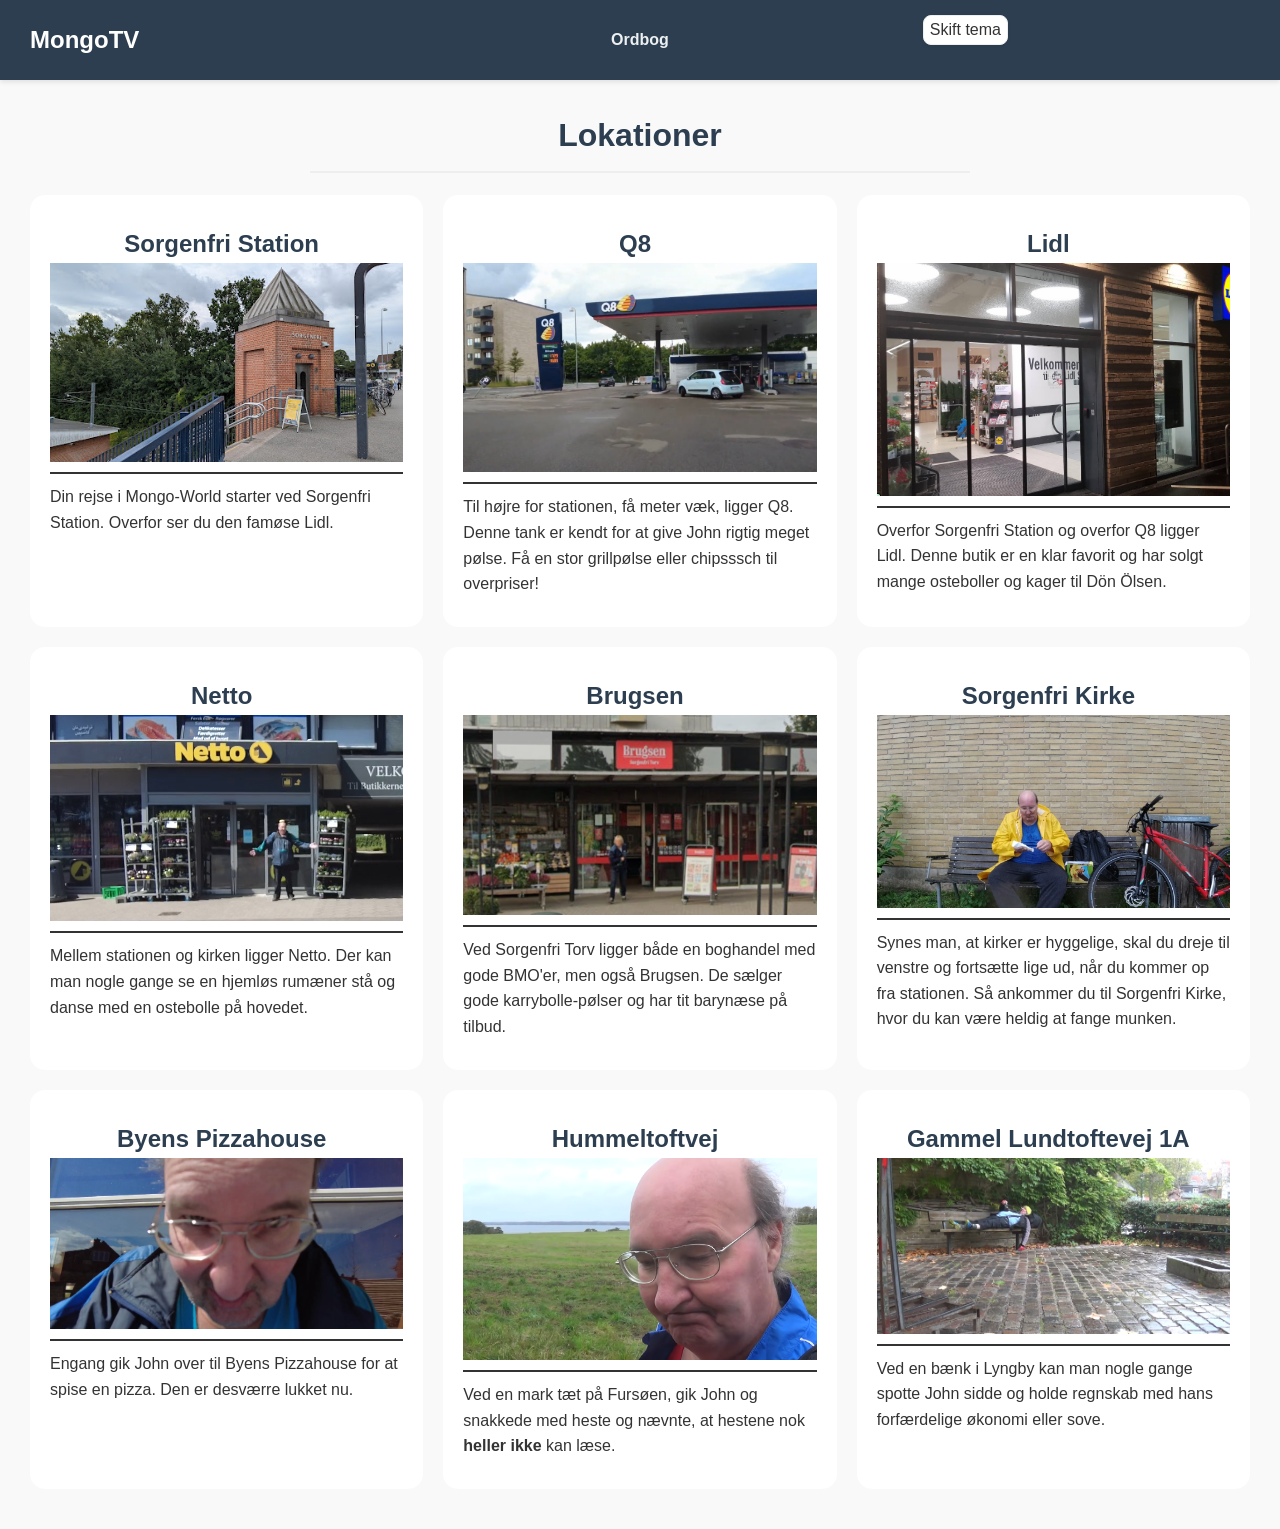
==== locations.html @ 83f66cd4 "Update locations page and add a location" ====
<!DOCTYPE html>
<html lang="da">
<head>
    <meta charset="UTF-8">
    <meta name="viewport" content="width=device-width, initial-scale=1.0">
    <title>MongoTV - Lokationer</title>
    <link rel="stylesheet" href="style.css">
    <link rel="icon" type="image/x-icon" href="favicon.ico">
    <meta name="description" content="Den officiele MongoTV-ordbog.">
    <meta name="google-site-verification" content="774HfDz38bjYn3ah6h6kz5AwDGAhUz_0xxN7psTXIm8"/>
</head>
<body>
    <nav class="navbar">
        <div class="nav-logo">
            <a href="#">MongoTV</a>
        </div>
        <ul class="nav-links">
            <li><a href="/">Ordbog</a></li>
        </ul>

        <div class="toggle-container">
            <button id="theme-toggle">Skift tema</button>
        </div>
    </nav>

    <h1>Lokationer</h1>
    
    <div id="location-container"></div>

    <script src="src/main.js"></script>

    <script>
        const container = document.getElementById('location-container');

        fetch('locations/config.json')
            .then(response => {
                if (!response.ok) {
                    throw new Error('Kunne ikke hente JSON-filen: ' + response.statusText);
                }
                return response.json();
            })
            .then(data => {
                displayEntries(data);
            })
            .catch(error => {
                console.error('Fejl:', error);
                container.innerHTML = `<p style="color:red;">Der skete en fejl under indlæsning af lokationer.</p>`;
            });

        function displayEntries(entries) {
            container.innerHTML = '';

            if (entries.length === 0) {
                container.innerHTML = '<p>Ingen resultater fundet.</p>';
                return;
            }

            entries.forEach(entry => {
                const entryDiv = document.createElement('div');
                entryDiv.className = 'locations-entry';
                entryDiv.style.alignItems = 'center';
                entryDiv.style.display = 'flex';
                entryDiv.style.flexDirection = 'column';
                entryDiv.innerHTML = `
                    <div class="word-header" style="display: flex; align-items: center; gap: 10px;">
                        <h2 class="word" style="margin: 0;">${entry.name}</h2>
                        <span class="audio-btn-container"></span>
                    </div>
                    <img src="locations/images/${entry.image}.png" style="max-width: 100%; max-height: 250px; object-fit: contain;">
                    <hr style="width: 100%; border: none; border-top: 2px solid #333; margin: 10px 0;">
                    <div>${entry.description}</div>
                `;

                container.appendChild(entryDiv);
            });
        }
    </script>
</body>
---- style.css ----
:root {
    --bg-color: #f9f9f9;
    --bg-image: url('background.png'); 
    --text-color: #333;
    --heading-color: #2c3e50;
    --border-color: #eee;
    --card-bg: #fff;
    --card-shadow: rgba(0, 0, 0, 0.05);
    --variant-color: #7f8c8d;
    --example-border: #3498db;
    --example-text: #555;
}

html.dark-mode {
    --bg-color: #121212;
    --bg-image: url('background.png');
    --text-color: #e0e0e0;
    --heading-color: #ecf0f1;
    --border-color: #333;
    --card-bg: #1e1e1e;
    --card-shadow: rgba(0, 0, 0, 0.5);
    --variant-color: #95a5a6;
    --example-border: #2980b9;
    --example-text: #bbb;
}

body {
    transition: background-color 0.3s, color 0.3s;
    background-color: var(--bg-color);
    background-image: var(--bg-image);
    background-repeat: no-repeat;
    background-attachment: fixed;
    background-position: center center;
    background-size: cover;

    font-family: -apple-system, BlinkMacSystemFont, "Segoe UI", Roboto, Arial, sans-serif;
    line-height: 1.6;
    color: var(--text-color);

    margin: 0 !important;
    padding: 0 0 40px 0 !important; 
    width: 100%;
}

body > *:not(.navbar) {
    max-width: 660px;
    margin-left: auto;
    margin-right: auto;
}

h1 {
    text-align: center;
    color: var(--heading-color);
    border-bottom: 2px solid var(--border-color);
    padding-bottom: 10px;
    transition: color 0.3s, border-color 0.3s;
    margin-top: 30px;
}

.dictionary-entry {
    background: var(--card-bg);
    padding: 20px;
    margin-bottom: 20px;
    border-radius: 8px;
    box-shadow: 0 2px 4px var(--card-shadow);
    transition: background 0.3s, box-shadow 0.3s;
}

#location-container {
    display: flex;
    flex-wrap: wrap;
    gap: 20px;
    max-width: 100% !important;
    padding: 0 30px;
    box-sizing: border-box;
}

.locations-entry {
    background: var(--card-bg);
    padding: 30px 20px;
    flex: 1 1 calc(25% - 15px);
    min-width: 220px;
    border-radius: 15px;
    transition: background 0.3s, box-shadow 0.3s;
}

.word {
    font-size: 1.5rem;
    font-weight: bold;
    color: var(--heading-color);
    margin: 0 0 5px 0;
    transition: color 0.3s;
}

.variants {
    font-style: italic;
    color: var(--variant-color);
    font-size: 0.9rem;
    margin-bottom: 10px;
    transition: color 0.3s;
}

.definition {
    margin: 10px 0;
    font-size: 1.05rem;
}

.example {
    margin-top: 10px;
    padding-left: 15px;
    border-left: 3px solid var(--example-border);
    color: var(--example-text);
    font-style: italic;
    transition: border-color 0.3s, color 0.3s;
}

.toggle-container {
    display: flex;
    justify-content: center;
    margin-bottom: 20px;
}

.search-container {
    display: flex;
    justify-content: center;
    margin-bottom: 25px;
}

#search-input {
    width: 100%;
    padding: 12px 16px;
    font-size: 1rem;
    font-family: inherit;
    
    background-color: var(--card-bg);
    color: var(--text-color);
    border: 1px solid var(--border-color);
    
    border-radius: 8px;
    box-shadow: 0 2px 4px var(--card-shadow);
    outline: none;
    transition: background-color 0.3s, color 0.3s, border-color 0.3s, box-shadow 0.3s;
}

#theme-toggle {
    width: 15%;
    padding: 5px 2px;
    font-size: 1rem;
    font-family: inherit;
    
    background-color: var(--card-bg);
    color: var(--text-color);
    border: 1px solid var(--border-color);

    cursor: pointer;
    border-radius: 8px;
    box-shadow: 0 2px 4px var(--card-shadow);
    transition: background-color 0.3s, color 0.3s, border-color 0.3s, box-shadow 0.3s;
}

#search-input::placeholder {
    color: var(--variant-color);
    opacity: 0.8;
}

.navbar {
    box-sizing: border-border-box;
    width: 100%;
    box-sizing: border-box;
    display: grid;
    grid-template-columns: 1fr auto 1fr;
    font-weight: 600;
    align-items: center;
    background-color: #2c3e50;
    color: white;
    padding: 15px 30px;
    box-shadow: 0 2px 5px rgba(0,0,0,0.1);
}

.nav-logo a {
    color: white;
    font-size: 1.5rem;
    font-weight: bold;
    text-decoration: none;
}

.nav-links {
    grid-column: 2;
    list-style: none;
    display: flex;
    margin: 0;
    padding: 0;
    gap: 20px;
}

.nav-links li a {
    color: #ecf0f1;
    text-decoration: none;
    font-size: 1rem;
    padding: 8px 12px;
    border-radius: 4px;
    transition: background-color 0.3s ease;
}

.nav-links li a:hover, 
.nav-links li a.active {
    background-color: #34495e;
    color: #fff;
}
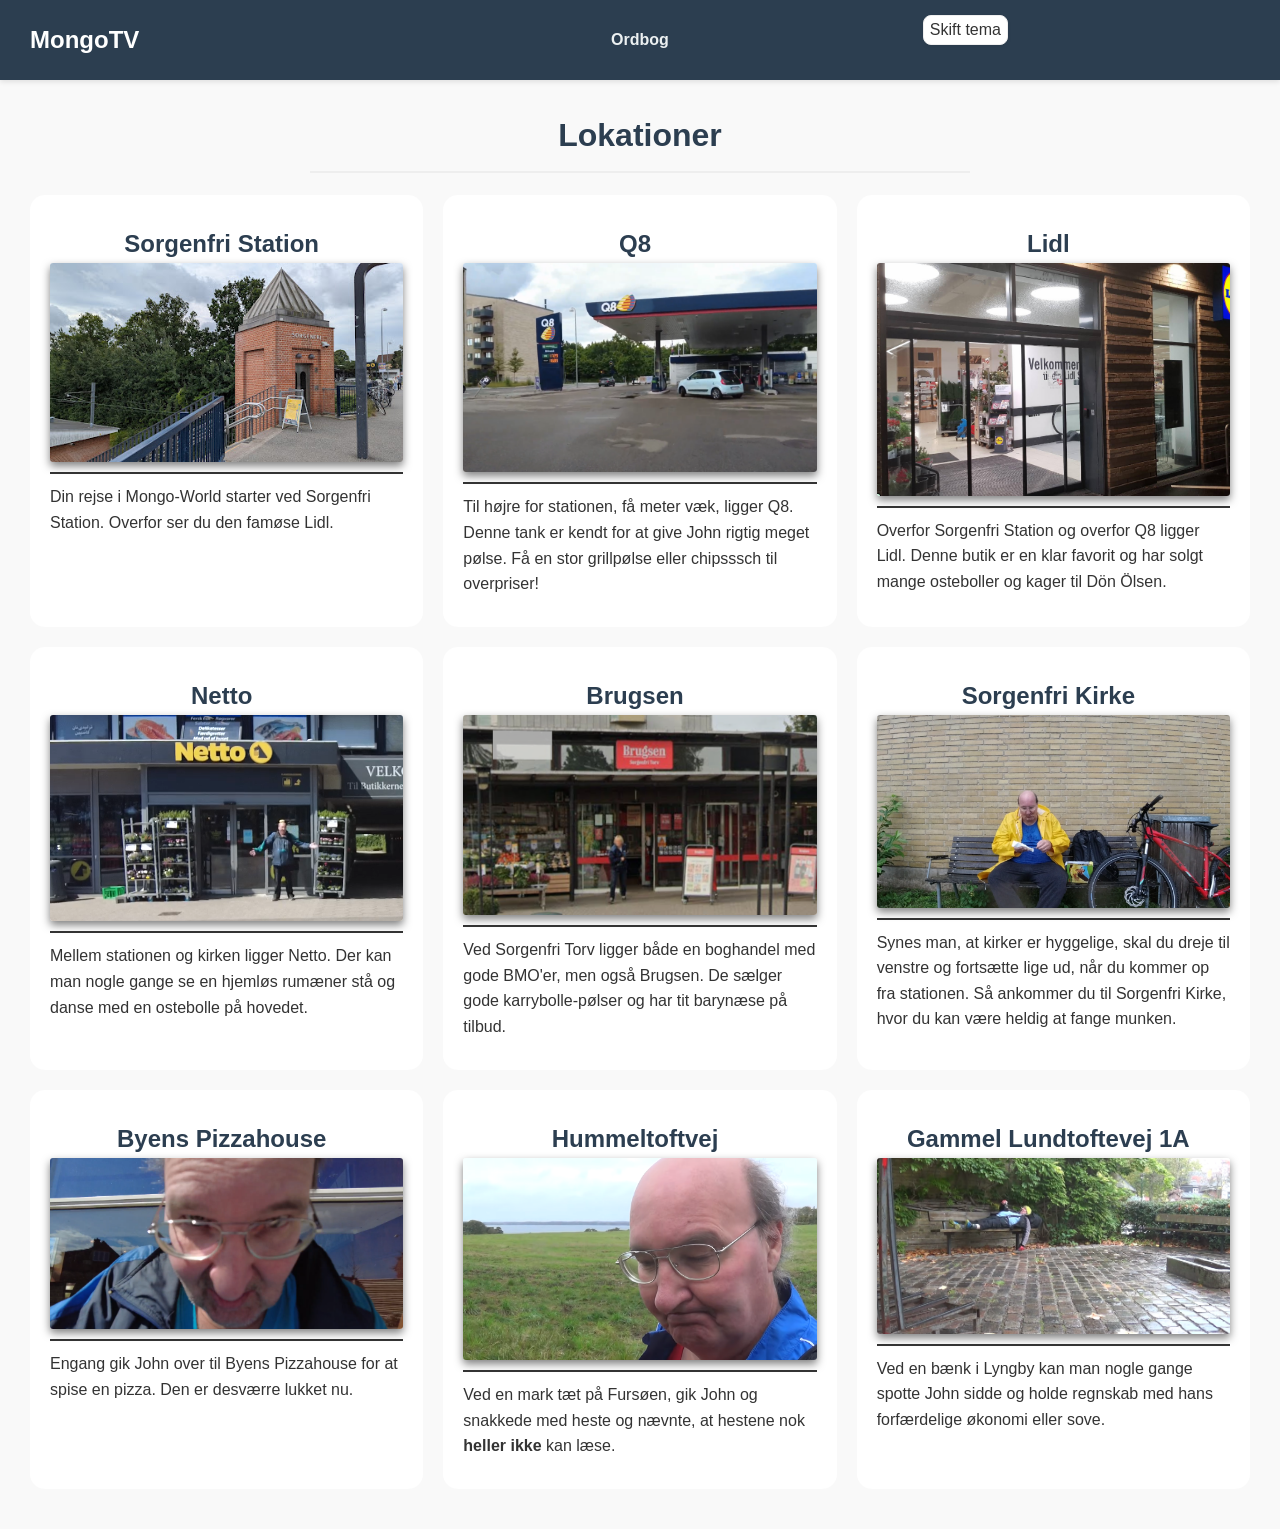
==== commit 87b32951: "Add shadow and rounded corners to location cards" ====
--- a/locations.html
+++ b/locations.html
@@ -15,7 +15,7 @@
             <a href="#">MongoTV</a>
         </div>
         <ul class="nav-links">
-            <li><a href="/">Ordbog</a></li>
+            <li><a href="/MongoTV">Ordbog</a></li>
         </ul>
 
         <div class="toggle-container">
@@ -66,7 +66,7 @@
                         <h2 class="word" style="margin: 0;">${entry.name}</h2>
                         <span class="audio-btn-container"></span>
                     </div>
-                    <img src="locations/images/${entry.image}.png" style="max-width: 100%; max-height: 250px; object-fit: contain;">
+                    <img src="locations/images/${entry.image}.png" style="max-width: 100%; max-height: 250px; object-fit: contain; border-radius: 3px; box-shadow: 0 4px 8px rgba(0, 0, 0, 0.5);" alt="${entry.name}">
                     <hr style="width: 100%; border: none; border-top: 2px solid #333; margin: 10px 0;">
                     <div>${entry.description}</div>
                 `;
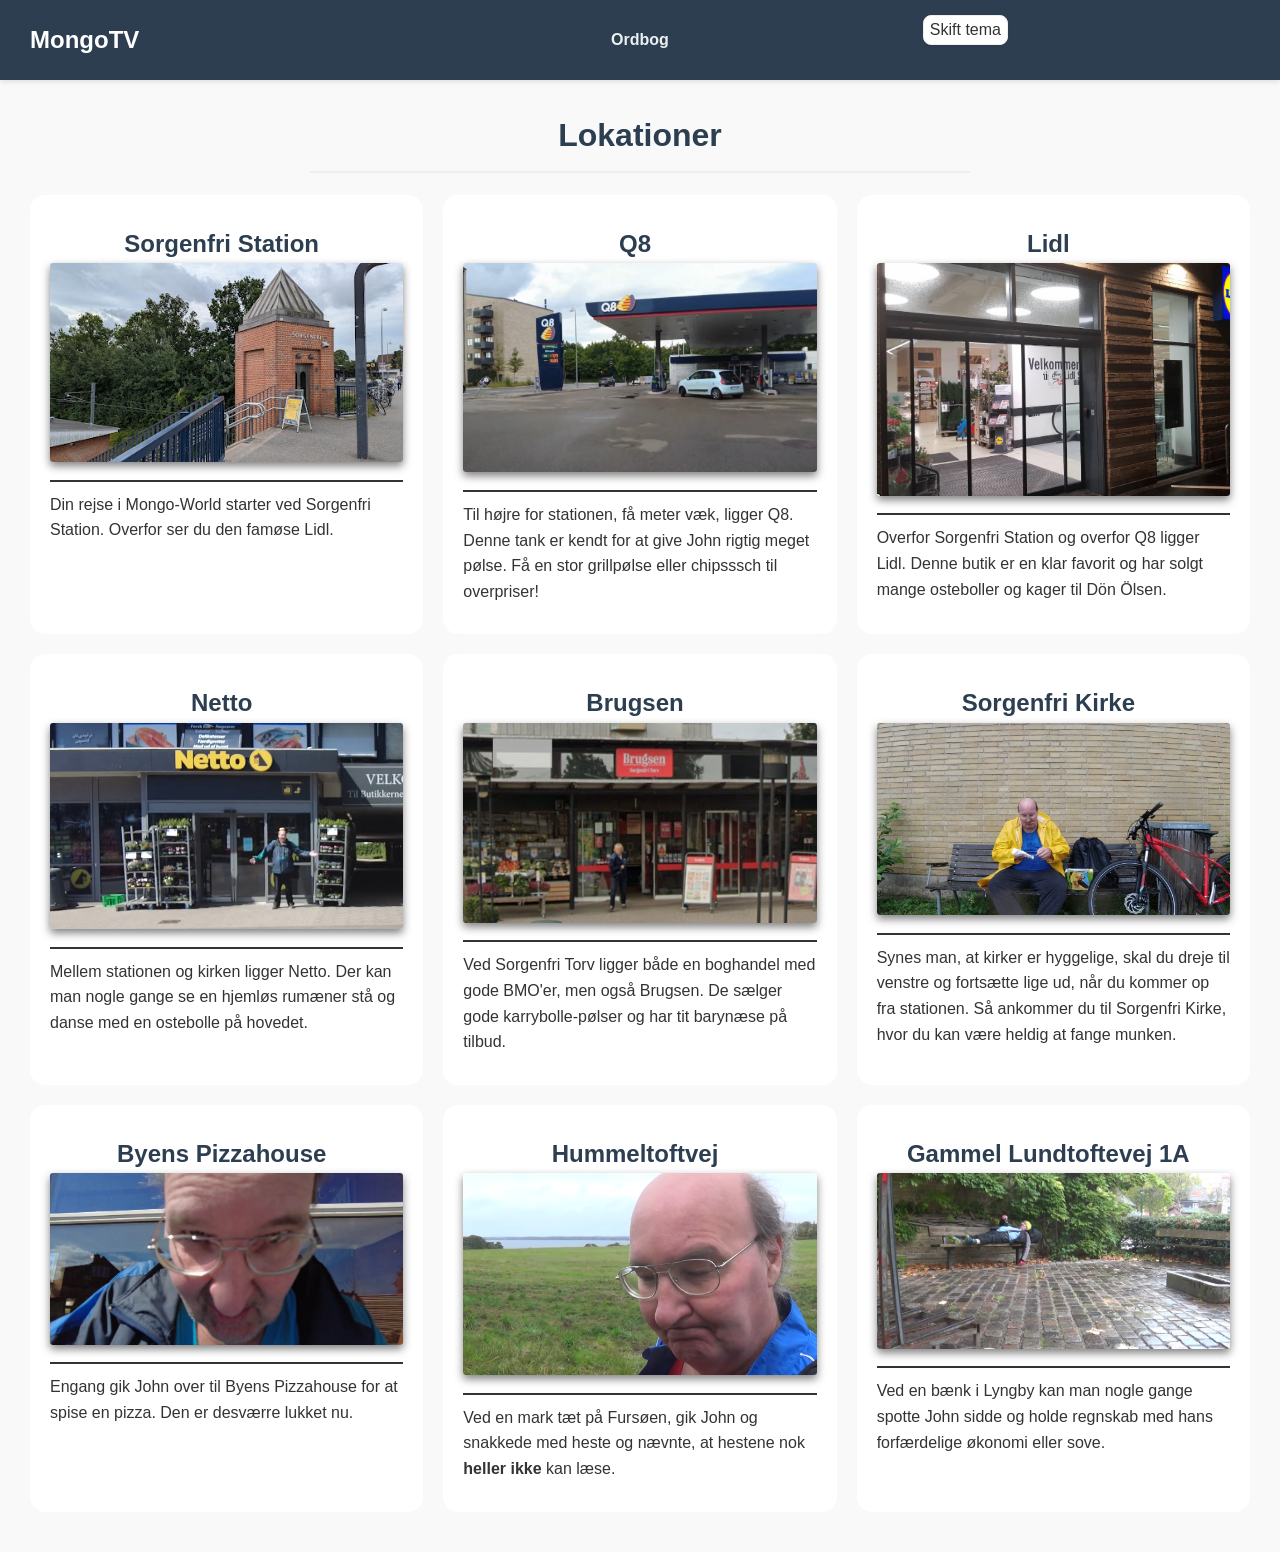
==== commit 0f97d3cc: "Add maps url to location images" ====
--- a/locations.html
+++ b/locations.html
@@ -66,7 +66,9 @@
                         <h2 class="word" style="margin: 0;">${entry.name}</h2>
                         <span class="audio-btn-container"></span>
                     </div>
+                    <a href="${entry.mapsUrl}" target="_blank">
                     <img src="locations/images/${entry.image}.png" style="max-width: 100%; max-height: 250px; object-fit: contain; border-radius: 3px; box-shadow: 0 4px 8px rgba(0, 0, 0, 0.5);" alt="${entry.name}">
+                    </a>
                     <hr style="width: 100%; border: none; border-top: 2px solid #333; margin: 10px 0;">
                     <div>${entry.description}</div>
                 `;
